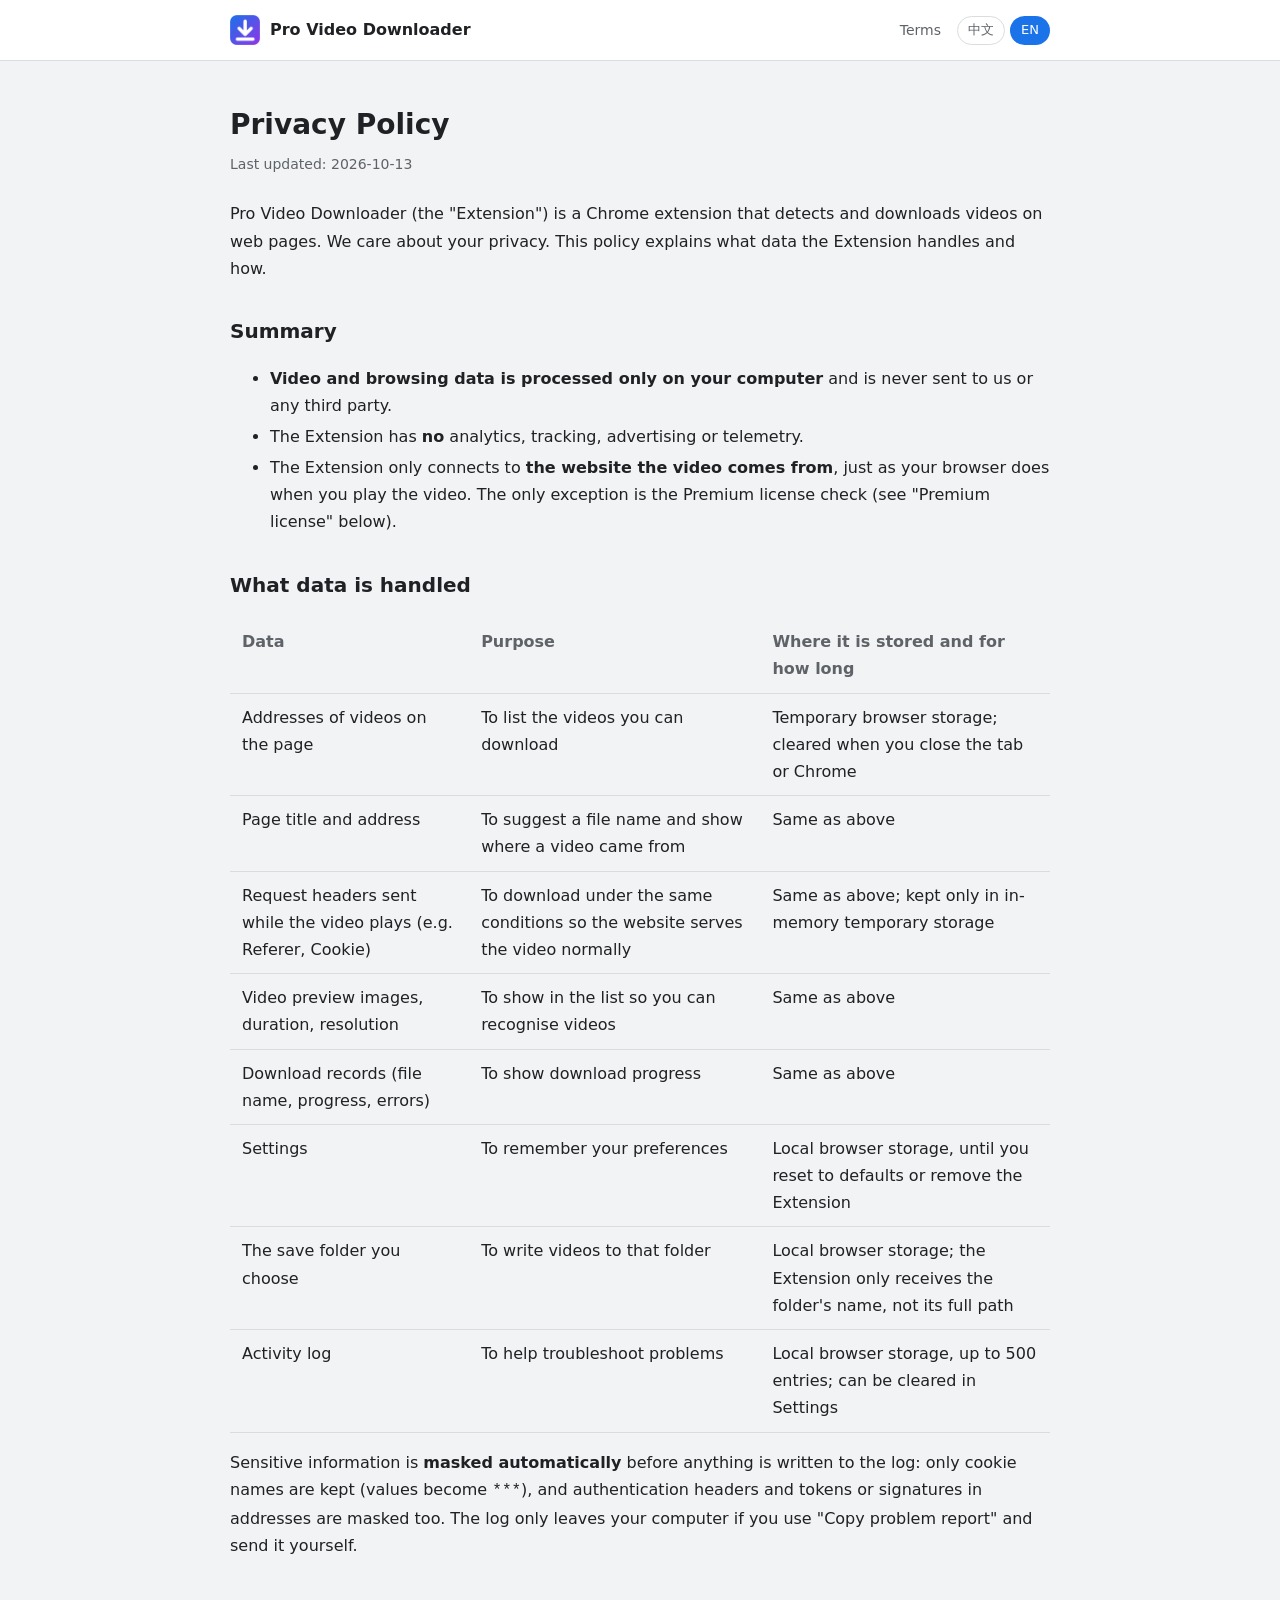
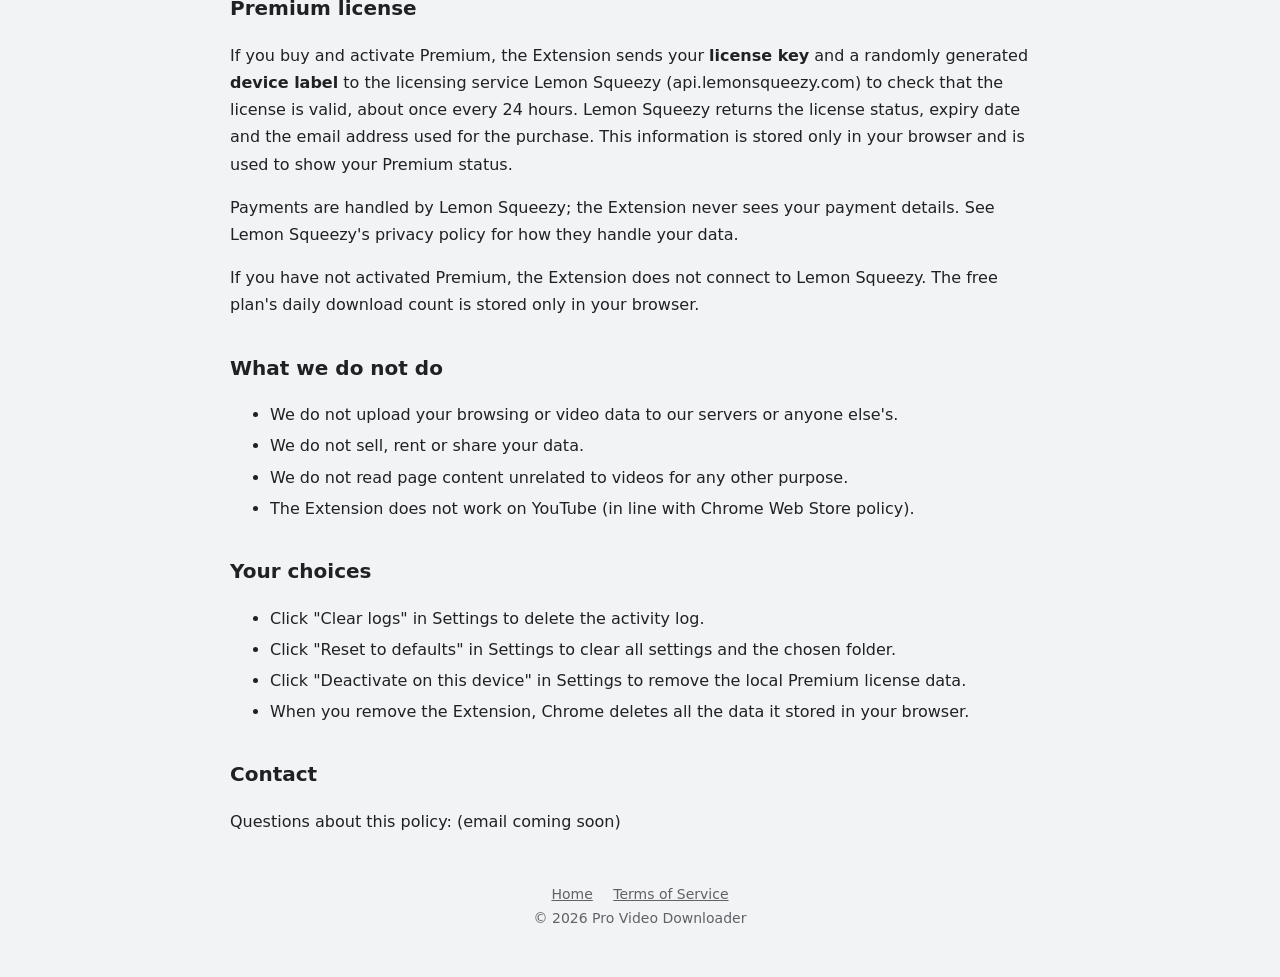
==== privacy.html @ 6633d143 "Add files via upload" ====
<!doctype html>
<html lang="zh-Hant">
<head>
  <meta charset="utf-8">
  <meta name="viewport" content="width=device-width, initial-scale=1">
  <title>Privacy Policy – Pro Video Downloader</title>
  <link rel="icon" href="icon.png">
  <link rel="stylesheet" href="style.css">
  <script src="lang.js"></script>
</head>
<body>
  <header class="top">
    <div class="wrap">
      <a class="brand" href="./"><img src="icon.png" alt="">Pro Video Downloader</a>
      <nav>
        <a href="terms.html"><span class="zh">使用條款</span><span class="en">Terms</span></a>
      </nav>
      <span class="lang-switch"><button data-lang="zh">中文</button> <button data-lang="en">EN</button></span>
    </div>
  </header>

  <main class="wrap doc">
    <!-- ==================== 繁體中文 ==================== -->
    <div class="zh">
      <h1>隱私權政策</h1>
      <div class="updated">最後更新：2026-10-13</div>

      <p>Pro Video Downloader（以下稱「本擴充功能」）是一個在 Chrome 瀏覽器中偵測並下載網頁影片的工具。我們重視你的隱私，以下說明本擴充功能會處理哪些資料、如何處理。</p>

      <h2>重點摘要</h2>
      <ul>
        <li><b>影片與瀏覽資料只在你的電腦上處理</b>，不會傳送給我們或任何第三方。</li>
        <li>本擴充功能<b>沒有</b>任何分析、追蹤、廣告或遙測功能。</li>
        <li>本擴充功能只會連線到<b>影片本身所在的網站</b>，就和你在網頁上播放該影片時一樣；唯一的例外是付費版的授權確認（見下方「付費版授權」）。</li>
      </ul>

      <h2>會處理哪些資料</h2>
      <table>
        <thead><tr><th>資料</th><th>用途</th><th>存放位置與期限</th></tr></thead>
        <tbody>
          <tr><td>網頁中影片的網址</td><td>列出可下載的影片</td><td>瀏覽器暫存空間；關閉分頁或關閉 Chrome 後清除</td></tr>
          <tr><td>網頁標題、網址</td><td>作為預設檔名、標示影片來源</td><td>同上</td></tr>
          <tr><td>影片播放時的請求標頭（例如 Referer、Cookie）</td><td>下載時沿用相同的條件，讓網站正常提供影片</td><td>同上；只保存在記憶體中的暫存空間</td></tr>
          <tr><td>影片預覽截圖、長度、解析度</td><td>在清單中顯示，方便辨識影片</td><td>同上</td></tr>
          <tr><td>下載紀錄（檔名、進度、錯誤）</td><td>顯示下載進度</td><td>同上</td></tr>
          <tr><td>設定值</td><td>記住你的偏好</td><td>瀏覽器本機儲存空間，直到你恢復原廠設定或移除擴充功能</td></tr>
          <tr><td>你選擇的儲存資料夾</td><td>將影片寫入該資料夾</td><td>瀏覽器本機儲存空間；本擴充功能只取得資料夾名稱，無法得知完整路徑</td></tr>
          <tr><td>操作紀錄</td><td>協助排查問題</td><td>瀏覽器本機儲存空間，最多保留 500 筆；可在設定頁清除</td></tr>
        </tbody>
      </table>
      <p>操作紀錄寫入前會<b>自動遮蔽敏感資訊</b>：Cookie 只保留名稱、值改成 <code>***</code>；認證標頭與網址中的 token、簽章等參數也會遮蔽。只有在你主動使用「複製問題報告」並自行傳送時，這些紀錄才會離開你的電腦。</p>

      <h2>付費版授權</h2>
      <p>如果你購買並啟用付費版，本擴充功能會將<b>授權碼</b>與一個隨機產生的<b>裝置識別名稱</b>傳送給授權服務 Lemon Squeezy（api.lemonsqueezy.com），用來確認授權是否有效，大約每 24 小時確認一次。Lemon Squeezy 會回傳授權狀態、到期日與購買時使用的電子郵件，這些資料只保存在你的瀏覽器中，用來顯示付費版狀態。</p>
      <p>付款由 Lemon Squeezy 處理，本擴充功能不會接觸你的付款資料。Lemon Squeezy 如何處理你的資料，請參考其隱私權政策。</p>
      <p>未啟用付費版時，本擴充功能不會連線到 Lemon Squeezy。免費版的每日下載次數只記錄在你的瀏覽器中。</p>

      <h2>不會做的事</h2>
      <ul>
        <li>不會把你的瀏覽資料或影片資料上傳到我們或第三方的伺服器。</li>
        <li>不會販售、出租或分享你的資料。</li>
        <li>不會讀取與影片無關的網頁內容用於其他目的。</li>
        <li>不會在 YouTube 上運作（依 Chrome 線上應用程式商店政策）。</li>
      </ul>

      <h2>你可以做的事</h2>
      <ul>
        <li>在設定頁按「清除紀錄」刪除所有操作紀錄。</li>
        <li>在設定頁按「恢復原廠設定」清除所有設定與所選資料夾。</li>
        <li>在設定頁按「在此裝置停用」移除本機的付費版授權資料。</li>
        <li>移除本擴充功能時，Chrome 會一併刪除它在瀏覽器中儲存的所有資料。</li>
      </ul>

      <h2>聯絡方式</h2>
      <!-- 聯絡信箱確定後替換 -->
      <p>對本隱私權政策有任何疑問，請聯絡：（信箱即將公布）</p>
    </div>

    <!-- ==================== English ==================== -->
    <div class="en">
      <h1>Privacy Policy</h1>
      <div class="updated">Last updated: 2026-10-13</div>

      <p>Pro Video Downloader (the "Extension") is a Chrome extension that detects and downloads videos on web pages. We care about your privacy. This policy explains what data the Extension handles and how.</p>

      <h2>Summary</h2>
      <ul>
        <li><b>Video and browsing data is processed only on your computer</b> and is never sent to us or any third party.</li>
        <li>The Extension has <b>no</b> analytics, tracking, advertising or telemetry.</li>
        <li>The Extension only connects to <b>the website the video comes from</b>, just as your browser does when you play the video. The only exception is the Premium license check (see "Premium license" below).</li>
      </ul>

      <h2>What data is handled</h2>
      <table>
        <thead><tr><th>Data</th><th>Purpose</th><th>Where it is stored and for how long</th></tr></thead>
        <tbody>
          <tr><td>Addresses of videos on the page</td><td>To list the videos you can download</td><td>Temporary browser storage; cleared when you close the tab or Chrome</td></tr>
          <tr><td>Page title and address</td><td>To suggest a file name and show where a video came from</td><td>Same as above</td></tr>
          <tr><td>Request headers sent while the video plays (e.g. Referer, Cookie)</td><td>To download under the same conditions so the website serves the video normally</td><td>Same as above; kept only in in-memory temporary storage</td></tr>
          <tr><td>Video preview images, duration, resolution</td><td>To show in the list so you can recognise videos</td><td>Same as above</td></tr>
          <tr><td>Download records (file name, progress, errors)</td><td>To show download progress</td><td>Same as above</td></tr>
          <tr><td>Settings</td><td>To remember your preferences</td><td>Local browser storage, until you reset to defaults or remove the Extension</td></tr>
          <tr><td>The save folder you choose</td><td>To write videos to that folder</td><td>Local browser storage; the Extension only receives the folder's name, not its full path</td></tr>
          <tr><td>Activity log</td><td>To help troubleshoot problems</td><td>Local browser storage, up to 500 entries; can be cleared in Settings</td></tr>
        </tbody>
      </table>
      <p>Sensitive information is <b>masked automatically</b> before anything is written to the log: only cookie names are kept (values become <code>***</code>), and authentication headers and tokens or signatures in addresses are masked too. The log only leaves your computer if you use "Copy problem report" and send it yourself.</p>

      <h2>Premium license</h2>
      <p>If you buy and activate Premium, the Extension sends your <b>license key</b> and a randomly generated <b>device label</b> to the licensing service Lemon Squeezy (api.lemonsqueezy.com) to check that the license is valid, about once every 24 hours. Lemon Squeezy returns the license status, expiry date and the email address used for the purchase. This information is stored only in your browser and is used to show your Premium status.</p>
      <p>Payments are handled by Lemon Squeezy; the Extension never sees your payment details. See Lemon Squeezy's privacy policy for how they handle your data.</p>
      <p>If you have not activated Premium, the Extension does not connect to Lemon Squeezy. The free plan's daily download count is stored only in your browser.</p>

      <h2>What we do not do</h2>
      <ul>
        <li>We do not upload your browsing or video data to our servers or anyone else's.</li>
        <li>We do not sell, rent or share your data.</li>
        <li>We do not read page content unrelated to videos for any other purpose.</li>
        <li>The Extension does not work on YouTube (in line with Chrome Web Store policy).</li>
      </ul>

      <h2>Your choices</h2>
      <ul>
        <li>Click "Clear logs" in Settings to delete the activity log.</li>
        <li>Click "Reset to defaults" in Settings to clear all settings and the chosen folder.</li>
        <li>Click "Deactivate on this device" in Settings to remove the local Premium license data.</li>
        <li>When you remove the Extension, Chrome deletes all the data it stored in your browser.</li>
      </ul>

      <h2>Contact</h2>
      <!-- 聯絡信箱確定後替換 -->
      <p>Questions about this policy: (email coming soon)</p>
    </div>
  </main>

  <footer>
    <a href="./"><span class="zh">首頁</span><span class="en">Home</span></a>
    <a href="terms.html"><span class="zh">使用條款</span><span class="en">Terms of Service</span></a>
    <div>© 2026 Pro Video Downloader</div>
  </footer>
</body>
</html>
---- style.css ----
/* 產品網站共用樣式：跟隨瀏覽器淺色／深色模式 */
:root {
  color-scheme: light dark;
  --bg: #ffffff;
  --surface: #f1f3f4;
  --card: #ffffff;
  --border: #dadce0;
  --text: #202124;
  --muted: #5f6368;
  --primary: #1a73e8;
  --on-primary: #ffffff;
  --radius: 12px;
}
@media (prefers-color-scheme: dark) {
  :root {
    --bg: #202124;
    --surface: #18191b;
    --card: #2d2e31;
    --border: #3c4043;
    --text: #e8eaed;
    --muted: #9aa0a6;
    --primary: #8ab4f8;
    --on-primary: #202124;
  }
}

* { box-sizing: border-box; }
html { scroll-behavior: smooth; }
body {
  margin: 0;
  background: var(--surface);
  color: var(--text);
  font: 16px/1.7 'Segoe UI', 'Microsoft JhengHei', system-ui, sans-serif;
}
a { color: var(--primary); }
.wrap { max-width: 860px; margin: 0 auto; padding: 0 20px; }

/* 頂端列：標誌、頁面連結、語言切換 */
.top { background: var(--bg); border-bottom: 1px solid var(--border); }
.top .wrap { display: flex; align-items: center; gap: 16px; height: 60px; }
.brand { display: flex; align-items: center; gap: 10px; font-weight: 600; color: var(--text); text-decoration: none; flex: 1; }
.brand img { width: 30px; height: 30px; }
.top nav a { color: var(--muted); text-decoration: none; font-size: 14px; }
.top nav a:hover { color: var(--text); }
.lang-switch button {
  font: inherit; font-size: 13px; padding: 2px 10px; border-radius: 999px; cursor: pointer;
  border: 1px solid var(--border); background: transparent; color: var(--muted);
}
.lang-switch button.on { background: var(--primary); color: var(--on-primary); border-color: transparent; }

/* 依語言顯示：<html data-lang="zh"> 時只顯示 .zh，en 時只顯示 .en */
html[data-lang='zh'] .en, html[data-lang='en'] .zh { display: none !important; }

/* 首頁 */
.hero { text-align: center; padding: 64px 0 40px; }
.hero img { width: 88px; height: 88px; }
.hero h1 { margin: 16px 0 8px; font-size: 34px; }
.hero p { margin: 0 auto; max-width: 560px; color: var(--muted); font-size: 18px; }
.button {
  display: inline-block; margin-top: 24px; padding: 10px 26px; border-radius: 999px;
  background: var(--primary); color: var(--on-primary); text-decoration: none; font-weight: 600;
}
.button.disabled { opacity: 0.6; pointer-events: none; }

section.card { background: var(--card); border-radius: var(--radius); padding: 24px 28px; margin: 20px 0; }
section.card h2 { margin-top: 0; font-size: 22px; }
.features { display: grid; grid-template-columns: repeat(auto-fit, minmax(230px, 1fr)); gap: 16px; padding: 0; list-style: none; }
.features li { background: var(--surface); border-radius: 10px; padding: 14px 16px; }
.features b { display: block; margin-bottom: 4px; }

table { width: 100%; border-collapse: collapse; }
th, td { text-align: left; padding: 10px 12px; border-bottom: 1px solid var(--border); vertical-align: top; }
th { color: var(--muted); font-weight: 600; }

/* 條款、政策頁 */
.doc h1 { font-size: 28px; margin: 40px 0 4px; }
.doc .updated { color: var(--muted); font-size: 14px; margin-bottom: 24px; }
.doc h2 { font-size: 20px; margin-top: 32px; }
.doc li { margin: 4px 0; }

footer { color: var(--muted); font-size: 14px; text-align: center; padding: 32px 0 48px; }
footer a { color: var(--muted); margin: 0 8px; }
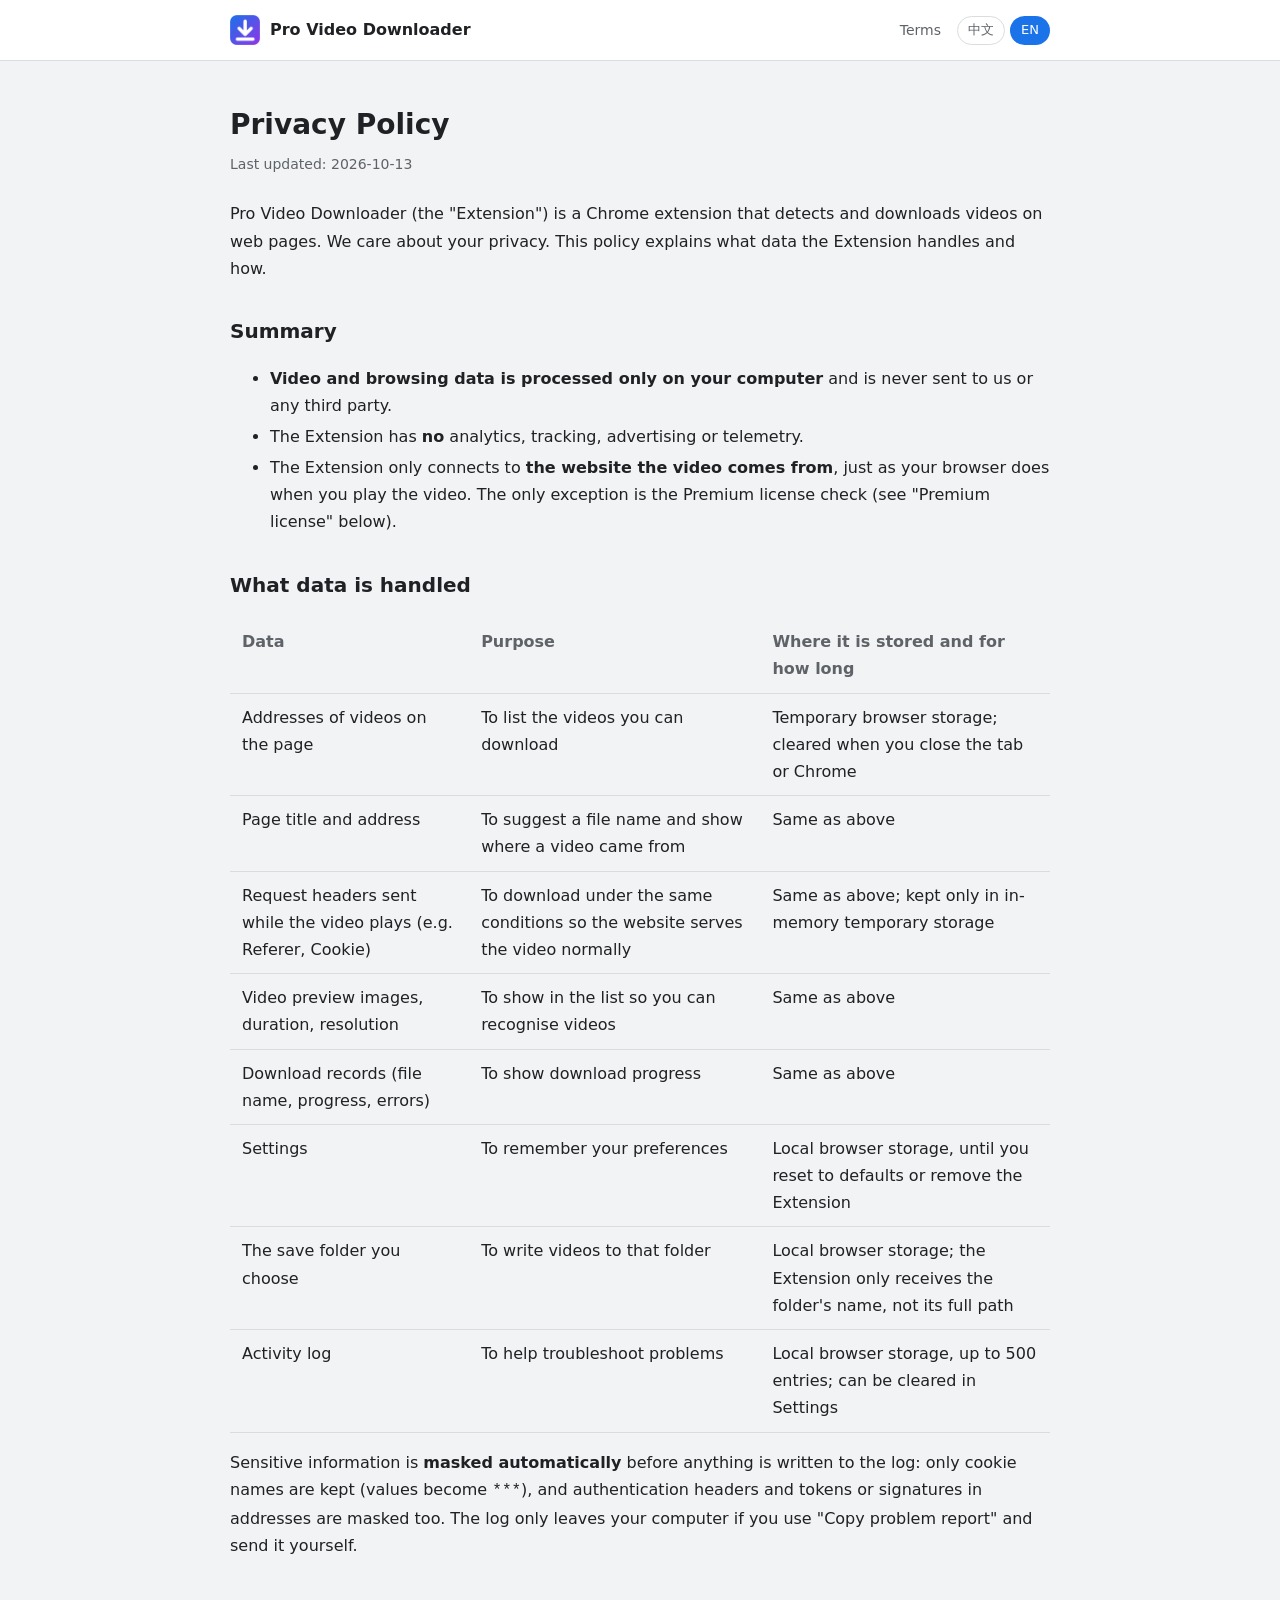
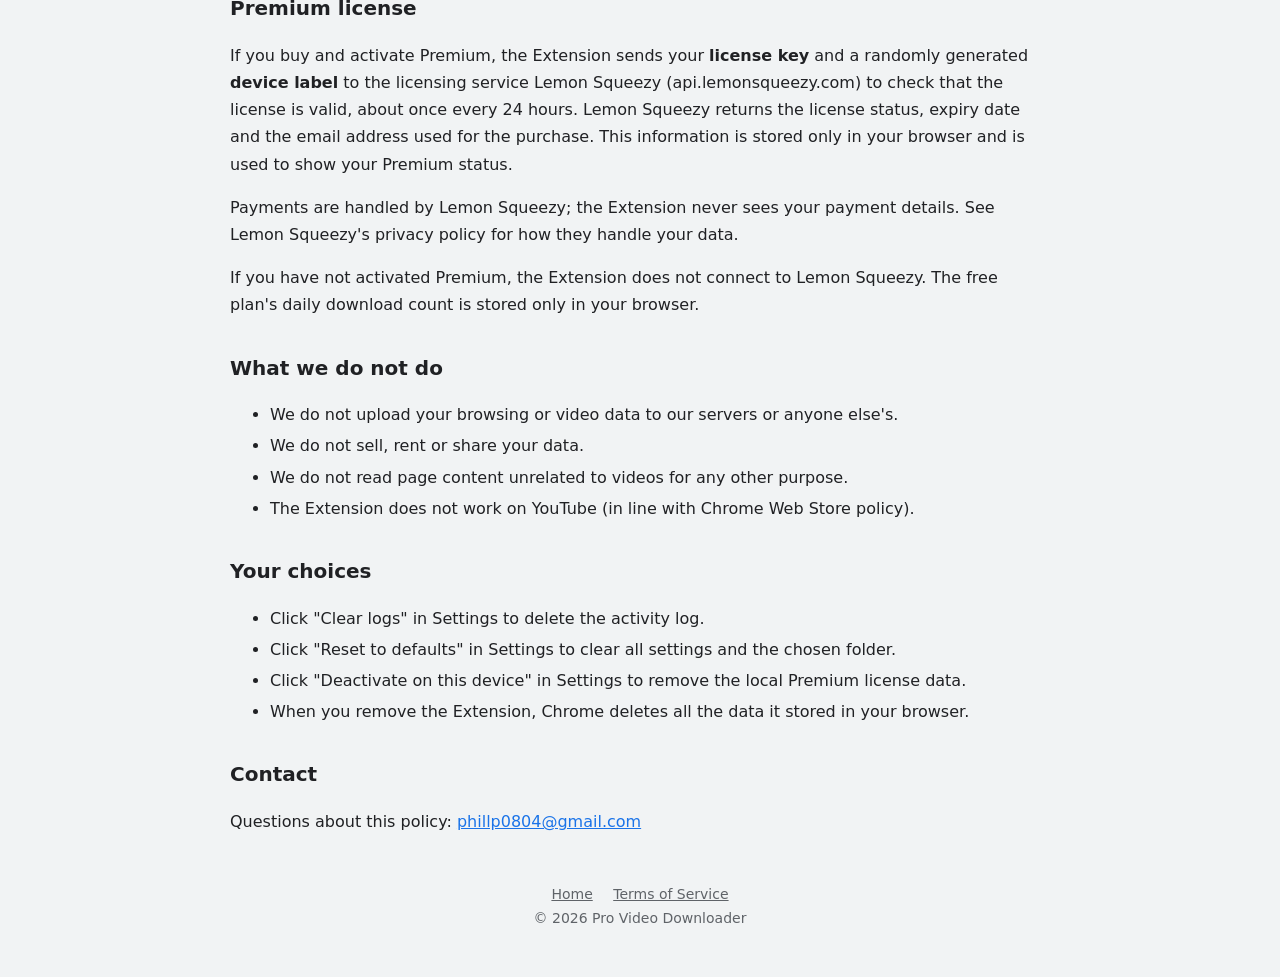
==== commit 62171601: "Add files via upload" ====
--- a/privacy.html
+++ b/privacy.html
@@ -72,8 +72,7 @@
       </ul>
 
       <h2>聯絡方式</h2>
-      <!-- 聯絡信箱確定後替換 -->
-      <p>對本隱私權政策有任何疑問，請聯絡：（信箱即將公布）</p>
+      <p>對本隱私權政策有任何疑問，請聯絡：<a href="mailto:phillp0804@gmail.com">phillp0804@gmail.com</a></p>
     </div>
 
     <!-- ==================== English ==================== -->
@@ -128,8 +127,7 @@
       </ul>
 
       <h2>Contact</h2>
-      <!-- 聯絡信箱確定後替換 -->
-      <p>Questions about this policy: (email coming soon)</p>
+      <p>Questions about this policy: <a href="mailto:phillp0804@gmail.com">phillp0804@gmail.com</a></p>
     </div>
   </main>
 
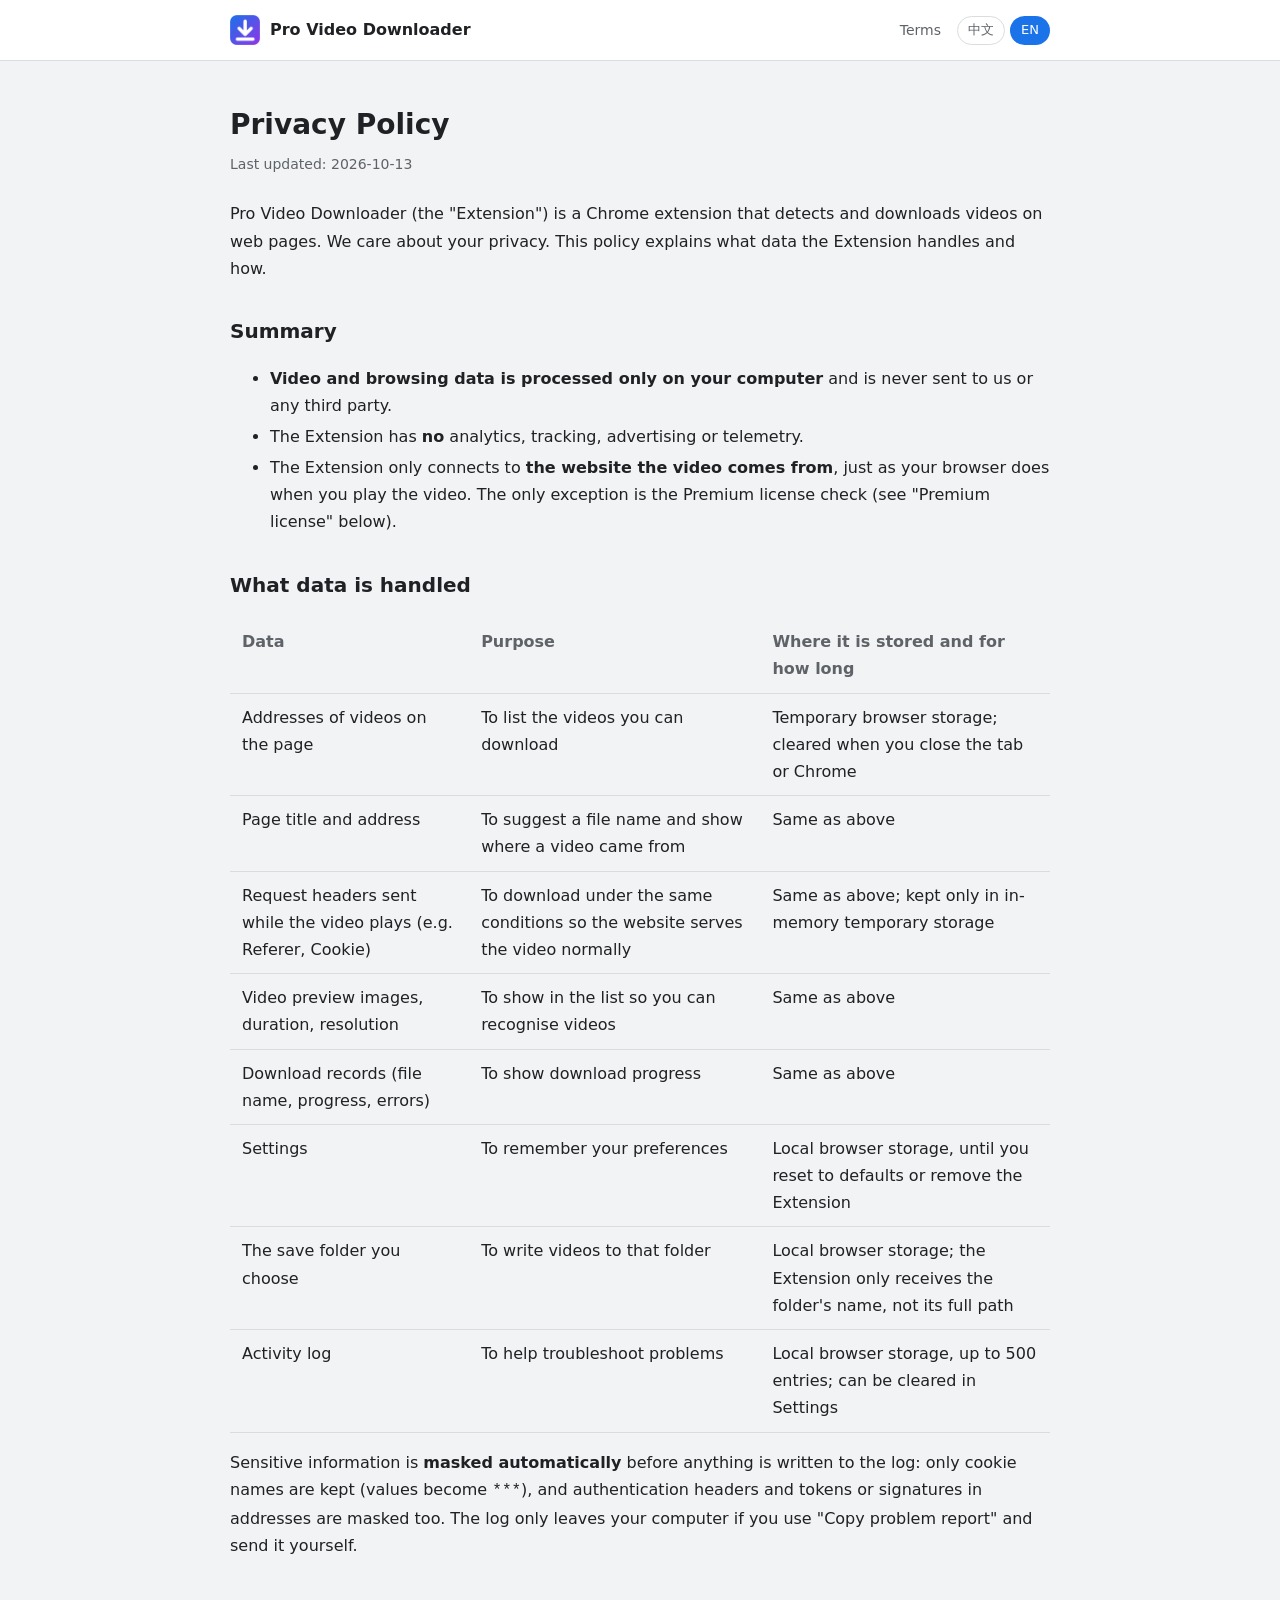
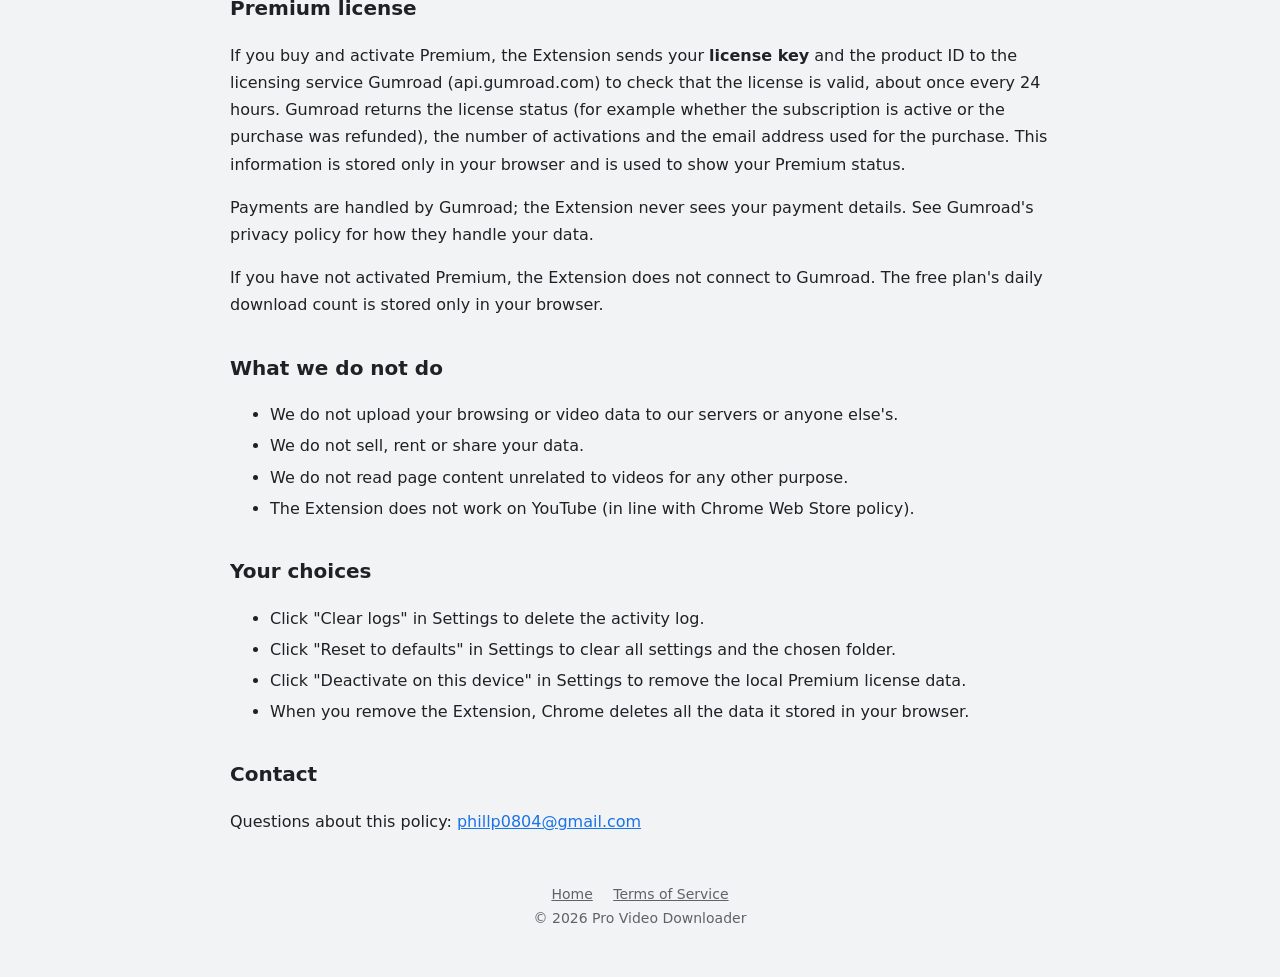
==== commit 38e48b1d: "Add files via upload" ====
--- a/privacy.html
+++ b/privacy.html
@@ -51,9 +51,9 @@
       <p>操作紀錄寫入前會<b>自動遮蔽敏感資訊</b>：Cookie 只保留名稱、值改成 <code>***</code>；認證標頭與網址中的 token、簽章等參數也會遮蔽。只有在你主動使用「複製問題報告」並自行傳送時，這些紀錄才會離開你的電腦。</p>
 
       <h2>付費版授權</h2>
-      <p>如果你購買並啟用付費版，本擴充功能會將<b>授權碼</b>與一個隨機產生的<b>裝置識別名稱</b>傳送給授權服務 Lemon Squeezy（api.lemonsqueezy.com），用來確認授權是否有效，大約每 24 小時確認一次。Lemon Squeezy 會回傳授權狀態、到期日與購買時使用的電子郵件，這些資料只保存在你的瀏覽器中，用來顯示付費版狀態。</p>
-      <p>付款由 Lemon Squeezy 處理，本擴充功能不會接觸你的付款資料。Lemon Squeezy 如何處理你的資料，請參考其隱私權政策。</p>
-      <p>未啟用付費版時，本擴充功能不會連線到 Lemon Squeezy。免費版的每日下載次數只記錄在你的瀏覽器中。</p>
+      <p>如果你購買並啟用付費版，本擴充功能會將<b>授權碼</b>與產品編號傳送給授權服務 Gumroad（api.gumroad.com），用來確認授權是否有效，大約每 24 小時確認一次。Gumroad 會回傳授權狀態（例如訂閱是否有效、是否已退款）、啟用次數與購買時使用的電子郵件，這些資料只保存在你的瀏覽器中，用來顯示付費版狀態。</p>
+      <p>付款由 Gumroad 處理，本擴充功能不會接觸你的付款資料。Gumroad 如何處理你的資料，請參考其隱私權政策。</p>
+      <p>未啟用付費版時，本擴充功能不會連線到 Gumroad。免費版的每日下載次數只記錄在你的瀏覽器中。</p>
 
       <h2>不會做的事</h2>
       <ul>
@@ -106,9 +106,9 @@
       <p>Sensitive information is <b>masked automatically</b> before anything is written to the log: only cookie names are kept (values become <code>***</code>), and authentication headers and tokens or signatures in addresses are masked too. The log only leaves your computer if you use "Copy problem report" and send it yourself.</p>
 
       <h2>Premium license</h2>
-      <p>If you buy and activate Premium, the Extension sends your <b>license key</b> and a randomly generated <b>device label</b> to the licensing service Lemon Squeezy (api.lemonsqueezy.com) to check that the license is valid, about once every 24 hours. Lemon Squeezy returns the license status, expiry date and the email address used for the purchase. This information is stored only in your browser and is used to show your Premium status.</p>
-      <p>Payments are handled by Lemon Squeezy; the Extension never sees your payment details. See Lemon Squeezy's privacy policy for how they handle your data.</p>
-      <p>If you have not activated Premium, the Extension does not connect to Lemon Squeezy. The free plan's daily download count is stored only in your browser.</p>
+      <p>If you buy and activate Premium, the Extension sends your <b>license key</b> and the product ID to the licensing service Gumroad (api.gumroad.com) to check that the license is valid, about once every 24 hours. Gumroad returns the license status (for example whether the subscription is active or the purchase was refunded), the number of activations and the email address used for the purchase. This information is stored only in your browser and is used to show your Premium status.</p>
+      <p>Payments are handled by Gumroad; the Extension never sees your payment details. See Gumroad's privacy policy for how they handle your data.</p>
+      <p>If you have not activated Premium, the Extension does not connect to Gumroad. The free plan's daily download count is stored only in your browser.</p>
 
       <h2>What we do not do</h2>
       <ul>
